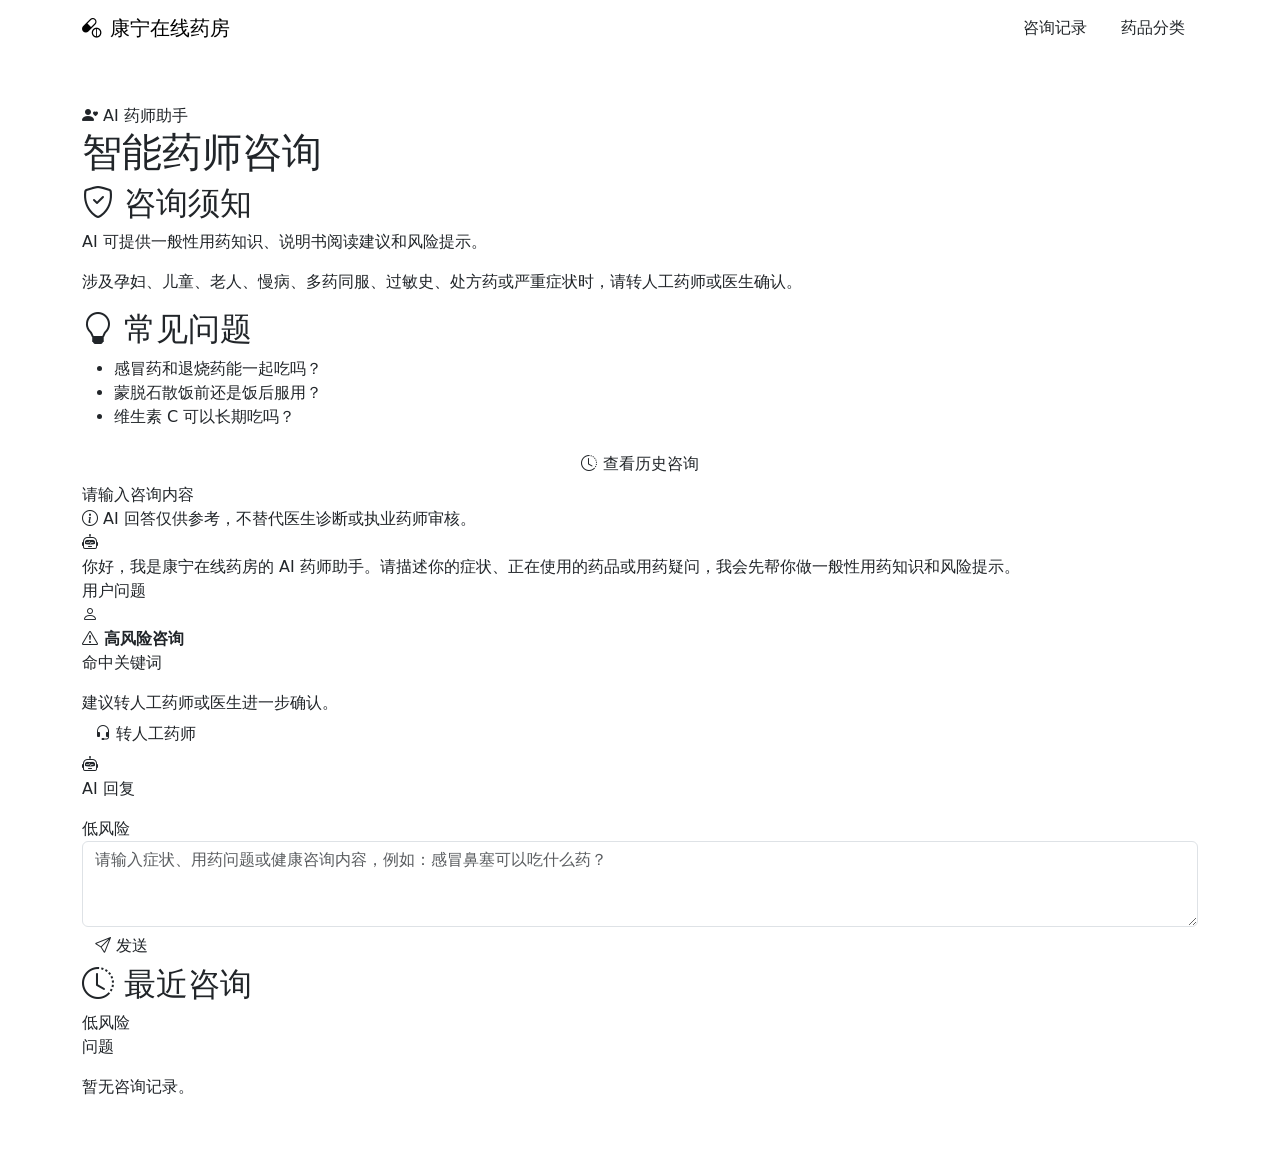
==== src/main/resources/templates/ai-consult/index.html @ 3f586dfc "完成线上购药系统模块开发" ====
<!doctype html>
<html lang="zh-CN" xmlns:th="http://www.thymeleaf.org">
<head>
    <meta charset="UTF-8">
    <meta name="viewport" content="width=device-width, initial-scale=1">
    <title>智能药师咨询 - 康宁在线药房</title>
    <link href="https://cdn.jsdelivr.net/npm/bootstrap@5.3.3/dist/css/bootstrap.min.css" rel="stylesheet">
    <link href="https://cdn.jsdelivr.net/npm/bootstrap-icons@1.11.3/font/bootstrap-icons.min.css" rel="stylesheet">
    <link rel="stylesheet" th:href="@{/css/style.css}">
</head>
<body>
<nav class="navbar navbar-expand-lg pharmacy-navbar sticky-top">
    <div class="container">
        <a class="navbar-brand d-flex align-items-center gap-2" th:href="@{/}">
            <span class="brand-mark"><i class="bi bi-capsule-pill"></i></span>
            <span>康宁在线药房</span>
        </a>
        <div class="ms-auto d-flex gap-2">
            <a class="btn btn-secondary-pharmacy" th:href="@{/ai-consult/history}">咨询记录</a>
            <a class="btn btn-secondary-pharmacy" th:href="@{/medicines}">药品分类</a>
        </div>
    </div>
</nav>

<main class="consult-page">
    <section class="container py-5">
        <div class="page-title-row">
            <div>
                <span class="soft-label"><i class="bi bi-person-heart"></i> AI 药师助手</span>
                <h1>智能药师咨询</h1>
            </div>
        </div>

        <div class="consult-layout">
            <aside class="consult-sidebar">
                <section>
                    <h2><i class="bi bi-shield-check"></i> 咨询须知</h2>
                    <p>AI 可提供一般性用药知识、说明书阅读建议和风险提示。</p>
                    <p>涉及孕妇、儿童、老人、慢病、多药同服、过敏史、处方药或严重症状时，请转人工药师或医生确认。</p>
                </section>
                <section>
                    <h2><i class="bi bi-lightbulb"></i> 常见问题</h2>
                    <ul>
                        <li>感冒药和退烧药能一起吃吗？</li>
                        <li>蒙脱石散饭前还是饭后服用？</li>
                        <li>维生素 C 可以长期吃吗？</li>
                    </ul>
                </section>
                <a class="btn btn-outline-pharmacy w-100" th:href="@{/ai-consult/history}">
                    <i class="bi bi-clock-history"></i> 查看历史咨询
                </a>
            </aside>

            <section class="chat-panel">
                <div th:if="${error}" class="notice error-notice" th:text="${error}">请输入咨询内容</div>
                <div class="disclaimer-bar">
                    <i class="bi bi-info-circle"></i>
                    AI 回答仅供参考，不替代医生诊断或执业药师审核。
                </div>

                <div class="chat-window">
                    <div class="message-row ai-row">
                        <div class="avatar ai-avatar"><i class="bi bi-robot"></i></div>
                        <div class="message-bubble ai-bubble">
                            你好，我是康宁在线药房的 AI 药师助手。请描述你的症状、正在使用的药品或用药疑问，我会先帮你做一般性用药知识和风险提示。
                        </div>
                    </div>

                    <div class="message-row user-row" th:if="${response != null}">
                        <div class="message-bubble user-bubble" th:text="${response.question}">用户问题</div>
                        <div class="avatar user-avatar"><i class="bi bi-person"></i></div>
                    </div>

                    <div class="risk-alert" th:if="${response != null && response.riskLevel == 'HIGH'}">
                        <div>
                            <strong><i class="bi bi-exclamation-triangle"></i> 高风险咨询</strong>
                            <p th:text="|命中关键词：${#strings.listJoin(response.riskKeywords, '、')}|">命中关键词</p>
                            <span>建议转人工药师或医生进一步确认。</span>
                        </div>
                        <a class="btn btn-human" href="tel:400-000-1200">
                            <i class="bi bi-headset"></i> 转人工药师
                        </a>
                    </div>

                    <div class="message-row ai-row" th:if="${response != null}">
                        <div class="avatar ai-avatar"><i class="bi bi-robot"></i></div>
                        <div class="message-bubble ai-bubble">
                            <p th:text="${response.answer}">AI 回复</p>
                            <div class="risk-tag-line">
                                <span th:class="|risk-badge risk-${response.riskLevel}|" th:text="${response.riskLevelText}">低风险</span>
                            </div>
                        </div>
                    </div>
                </div>

                <form class="chat-input-bar" th:action="@{/ai-consult}" method="post" th:object="${consultationRequest}">
                    <textarea class="form-control" th:field="*{question}" rows="3"
                              placeholder="请输入症状、用药问题或健康咨询内容，例如：感冒鼻塞可以吃什么药？"></textarea>
                    <button class="btn btn-primary-pharmacy" type="submit">
                        <i class="bi bi-send"></i> 发送
                    </button>
                </form>
            </section>

            <aside class="recent-consult-card">
                <h2><i class="bi bi-clock-history"></i> 最近咨询</h2>
                <div class="mini-consult" th:each="item : ${recentConsultations}">
                    <span th:class="|risk-badge risk-${item.riskLevel}|" th:text="${item.riskLevelText}">低风险</span>
                    <p th:text="${#strings.abbreviate(item.question, 42)}">问题</p>
                </div>
                <p class="muted-text" th:if="${#lists.isEmpty(recentConsultations)}">暂无咨询记录。</p>
            </aside>
        </div>
    </section>
</main>

<script src="https://cdn.jsdelivr.net/npm/bootstrap@5.3.3/dist/js/bootstrap.bundle.min.js"></script>
</body>
</html>
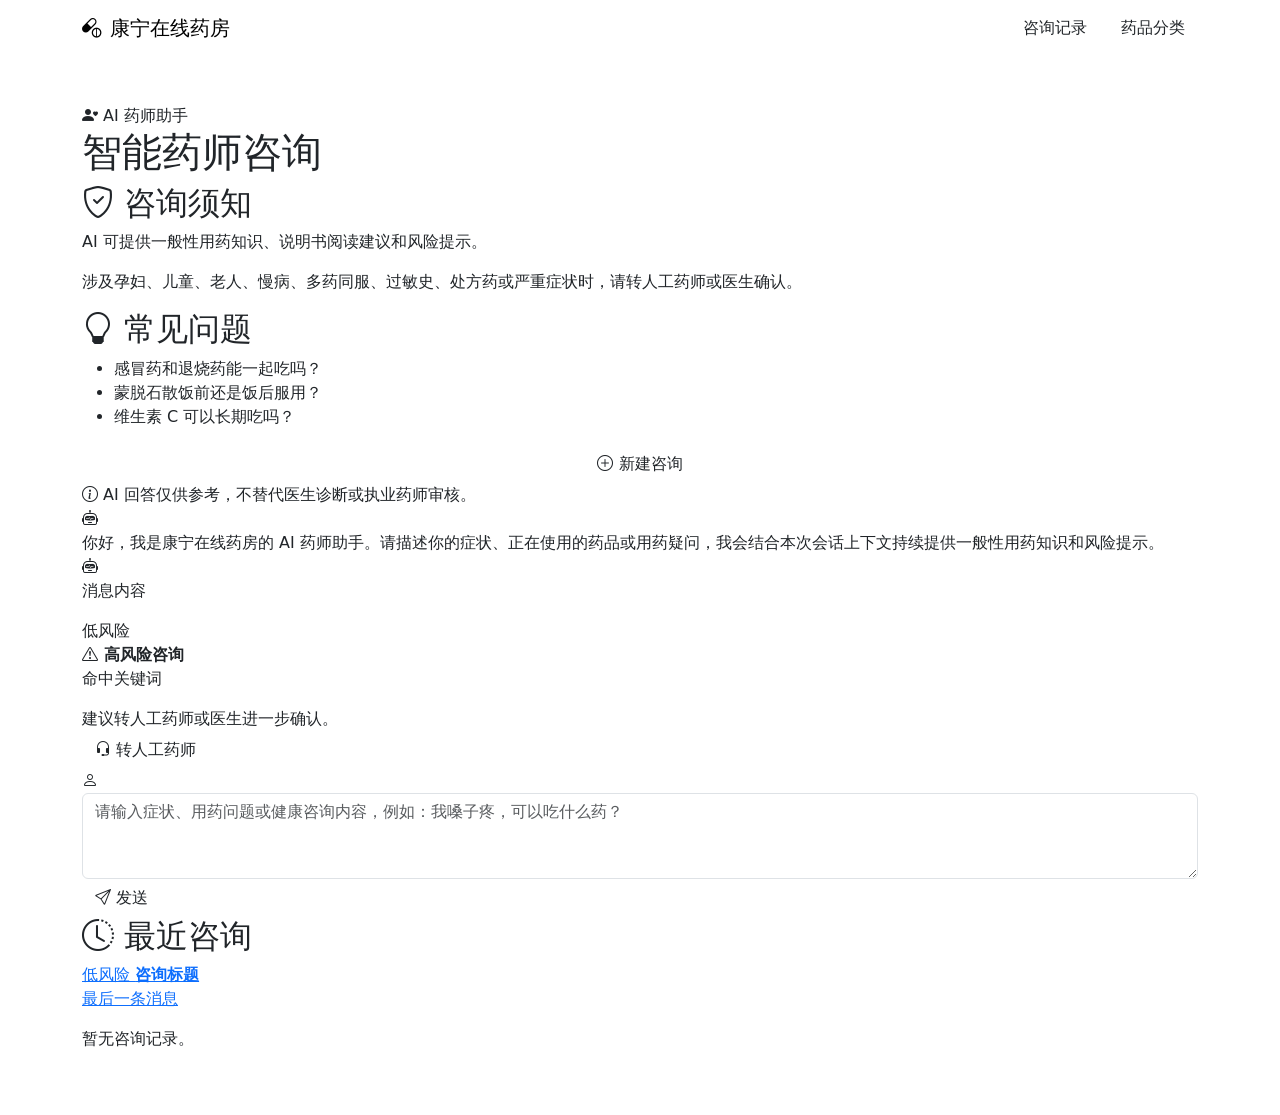
==== commit b8bec826: "智能药师支持连续多轮对话" ====
--- a/src/main/resources/templates/ai-consult/index.html
+++ b/src/main/resources/templates/ai-consult/index.html
@@ -31,7 +31,7 @@
             </div>
         </div>
 
-        <div class="consult-layout">
+        <div class="consult-layout" th:attr="data-current-conversation=${conversation.conversationId}">
             <aside class="consult-sidebar">
                 <section>
                     <h2><i class="bi bi-shield-check"></i> 咨询须知</h2>
@@ -46,57 +46,52 @@
                         <li>维生素 C 可以长期吃吗？</li>
                     </ul>
                 </section>
-                <a class="btn btn-outline-pharmacy w-100" th:href="@{/ai-consult/history}">
-                    <i class="bi bi-clock-history"></i> 查看历史咨询
+                <a class="btn btn-outline-pharmacy w-100" th:href="@{/ai-consult}">
+                    <i class="bi bi-plus-circle"></i> 新建咨询
                 </a>
             </aside>
 
             <section class="chat-panel">
-                <div th:if="${error}" class="notice error-notice" th:text="${error}">请输入咨询内容</div>
                 <div class="disclaimer-bar">
                     <i class="bi bi-info-circle"></i>
                     AI 回答仅供参考，不替代医生诊断或执业药师审核。
                 </div>
 
-                <div class="chat-window">
-                    <div class="message-row ai-row">
+                <div id="chatWindow" class="chat-window">
+                    <div class="message-row ai-row" th:if="${#lists.isEmpty(conversation.messages)}">
                         <div class="avatar ai-avatar"><i class="bi bi-robot"></i></div>
                         <div class="message-bubble ai-bubble">
-                            你好，我是康宁在线药房的 AI 药师助手。请描述你的症状、正在使用的药品或用药疑问，我会先帮你做一般性用药知识和风险提示。
+                            你好，我是康宁在线药房的 AI 药师助手。请描述你的症状、正在使用的药品或用药疑问，我会结合本次会话上下文持续提供一般性用药知识和风险提示。
                         </div>
                     </div>
 
-                    <div class="message-row user-row" th:if="${response != null}">
-                        <div class="message-bubble user-bubble" th:text="${response.question}">用户问题</div>
-                        <div class="avatar user-avatar"><i class="bi bi-person"></i></div>
-                    </div>
-
-                    <div class="risk-alert" th:if="${response != null && response.riskLevel == 'HIGH'}">
-                        <div>
-                            <strong><i class="bi bi-exclamation-triangle"></i> 高风险咨询</strong>
-                            <p th:text="|命中关键词：${#strings.listJoin(response.riskKeywords, '、')}|">命中关键词</p>
-                            <span>建议转人工药师或医生进一步确认。</span>
+                    <th:block th:each="message : ${conversation.messages}">
+                        <div th:class="${message.role == 'USER'} ? 'message-row user-row' : 'message-row ai-row'">
+                            <div class="avatar ai-avatar" th:if="${message.role == 'AI'}"><i class="bi bi-robot"></i></div>
+                            <div th:class="${message.role == 'USER'} ? 'message-bubble user-bubble' : 'message-bubble ai-bubble'">
+                                <p th:text="${message.content}">消息内容</p>
+                                <div class="risk-tag-line" th:if="${message.role == 'AI'}">
+                                    <span th:class="|risk-badge risk-${message.riskLevel}|" th:text="${message.riskLevelText}">低风险</span>
+                                </div>
+                                <div class="risk-alert inline-risk-alert" th:if="${message.needHumanTransfer}">
+                                    <div>
+                                        <strong><i class="bi bi-exclamation-triangle"></i> 高风险咨询</strong>
+                                        <p th:if="${!#lists.isEmpty(message.riskKeywords)}"
+                                           th:text="|命中关键词：${#strings.listJoin(message.riskKeywords, '、')}|">命中关键词</p>
+                                        <span>建议转人工药师或医生进一步确认。</span>
+                                    </div>
+                                    <a class="btn btn-human" href="tel:400-000-1200"><i class="bi bi-headset"></i> 转人工药师</a>
+                                </div>
+                            </div>
+                            <div class="avatar user-avatar" th:if="${message.role == 'USER'}"><i class="bi bi-person"></i></div>
                         </div>
-                        <a class="btn btn-human" href="tel:400-000-1200">
-                            <i class="bi bi-headset"></i> 转人工药师
-                        </a>
-                    </div>
-
-                    <div class="message-row ai-row" th:if="${response != null}">
-                        <div class="avatar ai-avatar"><i class="bi bi-robot"></i></div>
-                        <div class="message-bubble ai-bubble">
-                            <p th:text="${response.answer}">AI 回复</p>
-                            <div class="risk-tag-line">
-                                <span th:class="|risk-badge risk-${response.riskLevel}|" th:text="${response.riskLevelText}">低风险</span>
-                            </div>
-                        </div>
-                    </div>
+                    </th:block>
                 </div>
 
-                <form class="chat-input-bar" th:action="@{/ai-consult}" method="post" th:object="${consultationRequest}">
-                    <textarea class="form-control" th:field="*{question}" rows="3"
-                              placeholder="请输入症状、用药问题或健康咨询内容，例如：感冒鼻塞可以吃什么药？"></textarea>
-                    <button class="btn btn-primary-pharmacy" type="submit">
+                <form id="chatForm" class="chat-input-bar">
+                    <textarea id="messageInput" class="form-control" rows="3"
+                              placeholder="请输入症状、用药问题或健康咨询内容，例如：我嗓子疼，可以吃什么药？"></textarea>
+                    <button id="sendButton" class="btn btn-primary-pharmacy" type="submit">
                         <i class="bi bi-send"></i> 发送
                     </button>
                 </form>
@@ -104,16 +99,189 @@
 
             <aside class="recent-consult-card">
                 <h2><i class="bi bi-clock-history"></i> 最近咨询</h2>
-                <div class="mini-consult" th:each="item : ${recentConsultations}">
-                    <span th:class="|risk-badge risk-${item.riskLevel}|" th:text="${item.riskLevelText}">低风险</span>
-                    <p th:text="${#strings.abbreviate(item.question, 42)}">问题</p>
+                <div id="conversationList">
+                    <a class="mini-consult conversation-link"
+                       th:each="item : ${conversations}"
+                       th:href="@{/ai-consult(conversationId=${item.conversationId})}"
+                       th:attr="data-conversation-id=${item.conversationId}"
+                       th:classappend="${item.conversationId == conversation.conversationId} ? ' active' : ''">
+                        <span th:class="|risk-badge risk-${item.riskLevel}|" th:text="${item.riskLevelText}">低风险</span>
+                        <strong th:text="${item.title}">咨询标题</strong>
+                        <p th:text="${item.lastMessage}">最后一条消息</p>
+                    </a>
                 </div>
-                <p class="muted-text" th:if="${#lists.isEmpty(recentConsultations)}">暂无咨询记录。</p>
+                <p class="muted-text" th:if="${#lists.isEmpty(conversations)}">暂无咨询记录。</p>
             </aside>
         </div>
     </section>
 </main>
 
+<script>
+    const layout = document.querySelector(".consult-layout");
+    const chatWindow = document.getElementById("chatWindow");
+    const chatForm = document.getElementById("chatForm");
+    const messageInput = document.getElementById("messageInput");
+    const sendButton = document.getElementById("sendButton");
+    let conversationId = layout.dataset.currentConversation;
+
+    function scrollToBottom() {
+        chatWindow.scrollTop = chatWindow.scrollHeight;
+    }
+
+    function appendMessage(role, content, options = {}) {
+        const row = document.createElement("div");
+        row.className = role === "USER" ? "message-row user-row" : "message-row ai-row";
+
+        if (role === "AI") {
+            row.appendChild(createAvatar("ai-avatar", "bi-robot"));
+        }
+
+        const bubble = document.createElement("div");
+        bubble.className = role === "USER" ? "message-bubble user-bubble" : "message-bubble ai-bubble";
+        const text = document.createElement("p");
+        text.textContent = content;
+        bubble.appendChild(text);
+
+        if (role === "AI" && options.riskLevel) {
+            const tagLine = document.createElement("div");
+            tagLine.className = "risk-tag-line";
+            const badge = document.createElement("span");
+            badge.className = `risk-badge risk-${options.riskLevel}`;
+            badge.textContent = options.riskLevelText || options.riskLevel;
+            tagLine.appendChild(badge);
+            bubble.appendChild(tagLine);
+        }
+
+        if (role === "AI" && options.needHumanTransfer) {
+            bubble.appendChild(createRiskAlert(options.riskKeywords || []));
+        }
+
+        row.appendChild(bubble);
+
+        if (role === "USER") {
+            row.appendChild(createAvatar("user-avatar", "bi-person"));
+        }
+
+        chatWindow.appendChild(row);
+        scrollToBottom();
+    }
+
+    function createAvatar(className, iconName) {
+        const avatar = document.createElement("div");
+        avatar.className = `avatar ${className}`;
+        const icon = document.createElement("i");
+        icon.className = `bi ${iconName}`;
+        avatar.appendChild(icon);
+        return avatar;
+    }
+
+    function createRiskAlert(keywords) {
+        const alert = document.createElement("div");
+        alert.className = "risk-alert inline-risk-alert";
+        const body = document.createElement("div");
+        const title = document.createElement("strong");
+        title.innerHTML = '<i class="bi bi-exclamation-triangle"></i> 高风险咨询';
+        body.appendChild(title);
+        if (keywords.length > 0) {
+            const keywordText = document.createElement("p");
+            keywordText.textContent = `命中关键词：${keywords.join("、")}`;
+            body.appendChild(keywordText);
+        }
+        const desc = document.createElement("span");
+        desc.textContent = "建议转人工药师或医生进一步确认。";
+        body.appendChild(desc);
+        const button = document.createElement("a");
+        button.className = "btn btn-human";
+        button.href = "tel:400-000-1200";
+        button.innerHTML = '<i class="bi bi-headset"></i> 转人工药师';
+        alert.appendChild(body);
+        alert.appendChild(button);
+        return alert;
+    }
+
+    async function sendMessage(event) {
+        event.preventDefault();
+        const message = messageInput.value.trim();
+        if (!message) {
+            return;
+        }
+        appendMessage("USER", message);
+        messageInput.value = "";
+        sendButton.disabled = true;
+        sendButton.innerHTML = '<span class="spinner-border spinner-border-sm"></span> 回复中';
+
+        try {
+            const response = await fetch("/ai-consult/send", {
+                method: "POST",
+                headers: {
+                    "Content-Type": "application/json",
+                    "Accept": "application/json"
+                },
+                body: JSON.stringify({ conversationId, message })
+            });
+            if (!response.ok) {
+                throw new Error("发送失败，请稍后再试");
+            }
+            const data = await response.json();
+            conversationId = data.conversationId;
+            layout.dataset.currentConversation = conversationId;
+            appendMessage("AI", data.aiReply, {
+                riskLevel: data.riskLevel,
+                riskLevelText: data.riskLevelText,
+                needHumanTransfer: data.needHumanTransfer,
+                riskKeywords: data.riskKeywords
+            });
+            refreshConversationList();
+        } catch (error) {
+            appendMessage("AI", error.message || "系统繁忙，请稍后再试。", {
+                riskLevel: "LOW",
+                riskLevelText: "系统提示"
+            });
+        } finally {
+            sendButton.disabled = false;
+            sendButton.innerHTML = '<i class="bi bi-send"></i> 发送';
+        }
+    }
+
+    async function loadConversation(id) {
+        const response = await fetch(`/ai-consult/conversations/${id}`, { headers: { "Accept": "application/json" } });
+        if (!response.ok) {
+            return;
+        }
+        const data = await response.json();
+        conversationId = data.conversationId;
+        layout.dataset.currentConversation = conversationId;
+        chatWindow.innerHTML = "";
+        if (!data.messages || data.messages.length === 0) {
+            appendMessage("AI", "你好，我是康宁在线药房的 AI 药师助手。请继续描述你的用药问题。");
+        } else {
+            data.messages.forEach(item => appendMessage(item.role, item.content, item));
+        }
+        document.querySelectorAll(".conversation-link").forEach(link => {
+            link.classList.toggle("active", link.dataset.conversationId === conversationId);
+        });
+        history.replaceState(null, "", `/ai-consult?conversationId=${conversationId}`);
+    }
+
+    async function refreshConversationList() {
+        const response = await fetch(`/ai-consult/conversations/${conversationId}`, { headers: { "Accept": "application/json" } });
+        if (response.ok) {
+            document.querySelectorAll(".conversation-link").forEach(link => {
+                link.classList.toggle("active", link.dataset.conversationId === conversationId);
+            });
+        }
+    }
+
+    document.querySelectorAll(".conversation-link").forEach(link => {
+        link.addEventListener("click", event => {
+            event.preventDefault();
+            loadConversation(link.dataset.conversationId);
+        });
+    });
+
+    chatForm.addEventListener("submit", sendMessage);
+    scrollToBottom();
+</script>
 <script src="https://cdn.jsdelivr.net/npm/bootstrap@5.3.3/dist/js/bootstrap.bundle.min.js"></script>
 </body>
 </html>
